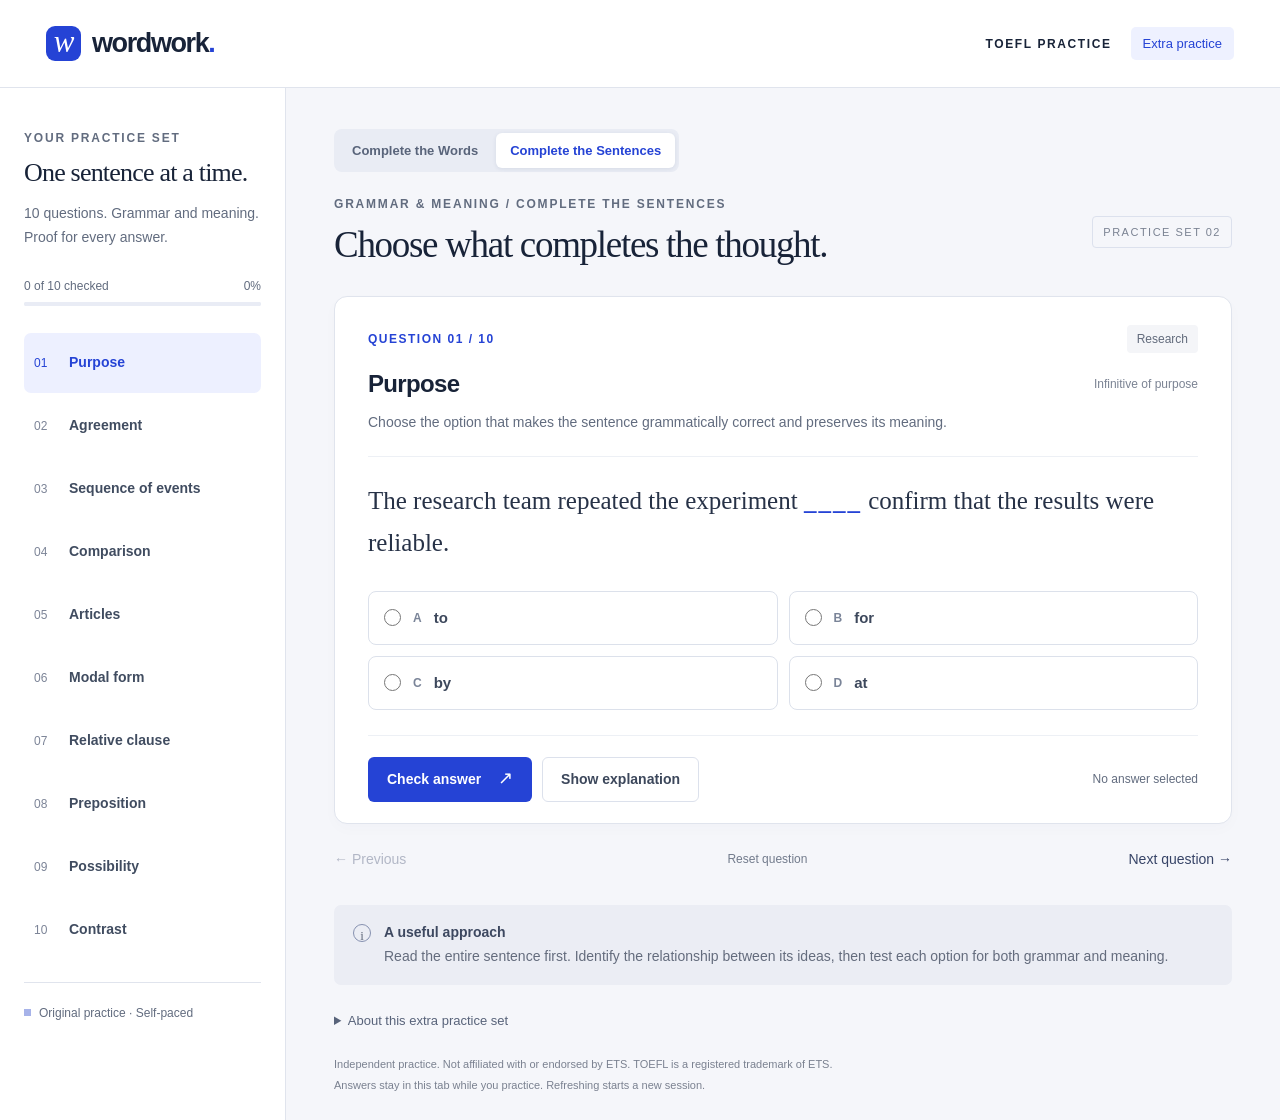
==== sentences.html @ 1cbb6304 "Add Complete the Sentences practice set" ====
<!doctype html>
<html lang="en">
<head>
  <meta charset="utf-8">
  <meta name="viewport" content="width=device-width, initial-scale=1">
  <meta name="description" content="Ten original academic sentence-completion questions with automatic checking and clear grammar explanations.">
  <title>Complete the Sentences — Wordwork</title>
  <link rel="icon" type="image/svg+xml" href="data:image/svg+xml,%3Csvg xmlns='http://www.w3.org/2000/svg' viewBox='0 0 32 32'%3E%3Crect width='32' height='32' rx='7' fill='%232543d5'/%3E%3Ctext x='5' y='24' font-family='Georgia' font-size='26' fill='white'%3Ew%3C/text%3E%3C/svg%3E">
  <link rel="stylesheet" href="style.css">
  <script src="sentences.js" defer></script>
</head>
<body>
  <a class="skip-link" href="#main">Skip to exercise</a>
  <header class="topbar">
    <a href="./" class="brand" aria-label="Wordwork home"><span class="brand-icon">w</span>wordwork<span class="brand-period">.</span></a>
    <div class="header-note">TOEFL PRACTICE <span class="edition">Extra practice</span></div>
  </header>
  <div class="workspace">
    <aside class="sidebar" aria-label="Sentence practice collection">
      <div class="collection-label">YOUR PRACTICE SET</div>
      <h2>One sentence at a time.</h2>
      <p class="sidebar-description">10 questions. Grammar and meaning.<br>Proof for every answer.</p>
      <div class="progress-copy"><span id="progress-text">0 of 10 checked</span><span id="progress-percent">0%</span></div>
      <progress id="set-progress" value="0" max="10" aria-label="Questions checked"></progress>
      <nav id="sentence-nav" aria-label="Choose a question"></nav>
      <div class="sidebar-bottom"><span class="small-square"></span> Original practice · Self-paced</div>
    </aside>
    <main id="main">
      <nav class="mode-switch" aria-label="Choose a practice activity">
        <a href="index.html">Complete the Words</a>
        <a href="sentences.html" aria-current="page">Complete the Sentences</a>
      </nav>
      <div class="page-intro"><div><p class="eyebrow">GRAMMAR &amp; MEANING / COMPLETE THE SENTENCES</p><h1>Choose what completes the thought.</h1></div><span class="set-label">PRACTICE SET 02</span></div>
      <section class="exercise-card" aria-labelledby="exercise-title">
        <div class="card-top"><span class="passage-counter" id="question-counter">QUESTION 01 / 10</span><span class="topic" id="topic"></span></div>
        <div class="title-row"><h2 id="exercise-title"></h2><span class="question-position" id="skill"></span></div>
        <p class="directions" id="directions">Choose the option that makes the sentence grammatically correct and preserves its meaning.</p>
        <form id="sentence-form" novalidate>
          <p class="sentence-prompt" id="sentence-prompt"></p>
          <fieldset class="option-list" id="option-list"><legend>Answer choices</legend></fieldset>
          <div class="card-actions"><div class="primary-actions"><button class="button primary" type="submit">Check answer <span aria-hidden="true">↗</span></button><button class="button secondary" type="button" id="reveal" aria-expanded="false" aria-controls="proof">Show explanation</button></div><span class="filled-count" id="selection-state">No answer selected</span></div>
        </form>
        <div id="feedback" class="feedback" role="status" aria-live="polite" hidden></div>
      </section>
      <section id="proof" class="sentence-proof" aria-labelledby="proof-title" hidden>
        <div class="review-header"><div><p class="eyebrow">PROOF &amp; EXPLANATION</p><h2 id="proof-title">Verify the answer.</h2></div><span class="review-tag" id="answer-tag"></span></div>
        <div class="proof-result" id="proof-result"><span class="proof-dot"></span><span id="proof-status"></span></div>
        <p class="completed-sentence" id="completed-sentence"></p>
        <div class="proof-grid"><div><h3>Why it is correct</h3><p id="explanation"></p></div><div><h3>Why the others do not work</h3><p id="distractors"></p></div></div>
      </section>
      <div class="navigation-row"><button class="text-button" id="previous" type="button">← Previous</button><button class="text-button reset" id="reset" type="button">Reset question</button><button class="text-button" id="next" type="button">Next question →</button></div>
      <div class="study-note"><span class="note-symbol" aria-hidden="true">i</span><p><strong>A useful approach</strong><br>Read the entire sentence first. Identify the relationship between its ideas, then test each option for both grammar and meaning.</p></div>
      <details class="about"><summary>About this extra practice set</summary><div>
        <p>These 10 questions are original sentence-level grammar and meaning practice. “Complete the Sentences” is an extra activity on this site, not the name of a distinct official 2026 TOEFL task.</p>
        <p>Each question has one intended answer. Open the explanation to see the completed sentence, the supporting grammar rule, and why the remaining choices do not fit.</p>
      </div></details>
      <footer>Independent practice. Not affiliated with or endorsed by ETS. TOEFL is a registered trademark of ETS.<br>Answers stay in this tab while you practice. Refreshing starts a new session.</footer>
    </main>
  </div>
</body>
</html>
---- style.css ----
:root{font-family:Arial,Helvetica,sans-serif;color:#182338;background:#f5f6fa;font-synthesis:none;--blue:#2543d5;--muted:#626c7f;--line:#e0e4ed}
*{box-sizing:border-box}body{margin:0}button,input{font:inherit}button,a,input,summary{ -webkit-tap-highlight-color:transparent}button{cursor:pointer}button:disabled{cursor:default;opacity:.35}a{color:var(--blue)}button:focus-visible,a:focus-visible,summary:focus-visible{outline:3px solid #8092ff;outline-offset:4px}button{touch-action:manipulation}[hidden]{display:none!important}.skip-link{position:absolute;top:-80px;padding:16px;background:white;z-index:20}.skip-link:focus{top:10px}
.topbar{height:88px;border-bottom:1px solid var(--line);display:flex;justify-content:space-between;align-items:center;padding:0 46px;background:#fff}.brand{display:flex;align-items:center;font-size:27px;font-weight:750;letter-spacing:-1.4px;text-decoration:none;color:#182338}.brand-icon{display:grid;place-items:center;width:35px;height:35px;margin-right:11px;background:var(--blue);color:white;border-radius:9px;font-family:Georgia,serif;font-size:31px;font-style:italic;font-weight:400;line-height:1;padding-bottom:5px}.brand-period{color:var(--blue)}.header-note{display:flex;align-items:center;gap:19px;font-size:12px;font-weight:700;letter-spacing:1.6px}.edition{background:#eef1ff;color:var(--blue);padding:9px 12px;border-radius:5px;font-size:13px;letter-spacing:0;font-weight:500}
.workspace{max-width:1510px;margin:auto;display:grid;grid-template-columns:286px minmax(0,1fr)}.sidebar{padding:43px 24px 28px;border-right:1px solid var(--line);min-height:calc(100vh - 88px);background:#fff}.collection-label,.eyebrow{font-size:12px;letter-spacing:1.8px;font-weight:700;color:var(--muted)}.sidebar h2{font-family:Georgia,serif;font-weight:400;font-size:26px;letter-spacing:-.8px;margin:13px 0}.sidebar-description{font-size:14px;line-height:1.7;color:var(--muted);margin-bottom:29px}.progress-copy{display:flex;justify-content:space-between;font-size:12px;color:var(--muted);margin-bottom:9px}progress{display:block;width:100%;height:4px;border:0;border-radius:9px;background:#e9ecf5;margin-bottom:27px}progress::-webkit-progress-bar{background:#e9ecf5;border-radius:9px}progress::-webkit-progress-value{background:var(--blue);border-radius:9px}progress::-moz-progress-bar{background:var(--blue)}
.nav-item{width:100%;border:0;background:transparent;display:flex;gap:12px;align-items:center;text-align:left;padding:13px 10px;margin:3px 0;border-radius:7px;min-height:60px;color:#404c60}.nav-item:hover{background:#f4f6fc}.nav-item[aria-current=true]{background:#edf0ff;color:var(--blue)}.nav-number{font-size:12px;width:23px;flex-shrink:0;font-variant-numeric:tabular-nums;color:#7c8497}.nav-item[aria-current=true] .nav-number{color:var(--blue)}.nav-name{display:block;font-size:14px;font-weight:600;line-height:1.4}.nav-state{display:block;font-size:12px;color:var(--muted);font-weight:400;margin-top:3px}.sidebar-bottom{font-size:12px;color:var(--muted);display:flex;align-items:center;gap:8px;border-top:1px solid var(--line);margin-top:22px;padding-top:23px}.small-square{height:7px;width:7px;background:#a7b3e9}
main{padding:41px 48px 25px;min-width:0;max-width:1200px;width:100%}.page-intro{display:flex;justify-content:space-between;align-items:center;margin-bottom:29px;gap:15px}.eyebrow{margin:0 0 12px}h1{font-family:Georgia,'Times New Roman',serif;font-size:37px;line-height:1.2;font-weight:400;letter-spacing:-1.3px;margin:0}.set-label{font-size:11px;letter-spacing:1.5px;color:#7a8292;border:1px solid #dce1ed;padding:9px 10px;border-radius:4px;white-space:nowrap}
.mode-switch{display:inline-flex;gap:4px;background:#e9ecf4;border-radius:8px;padding:4px;margin-bottom:25px}.mode-switch a{color:#59647a;text-decoration:none;font-size:13px;font-weight:600;padding:10px 14px;border-radius:6px}.mode-switch a:hover{background:#f5f6fb}.mode-switch a[aria-current=page]{background:white;color:var(--blue);box-shadow:0 1px 4px #1d326018}
.exercise-card{background:white;border:1px solid var(--line);border-radius:13px;box-shadow:0 5px 15px #1d326005;padding:28px 33px 0;overflow:hidden}.card-top{display:flex;align-items:center;justify-content:space-between;gap:12px;margin-bottom:17px}.passage-counter{font-size:12px;letter-spacing:1.5px;color:var(--blue);font-weight:700}.topic{color:#626b7c;font-size:12px;background:#f4f5f8;padding:7px 10px;border-radius:4px}.title-row{display:flex;justify-content:space-between;align-items:center;gap:12px}.title-row h2{font-size:24px;letter-spacing:-.65px;margin:0;font-weight:600}.title-row>span{font-size:12px;white-space:nowrap;color:#7b8393}.directions{font-size:14px;line-height:1.65;color:var(--muted);border-bottom:1px solid #edf0f5;padding-bottom:22px;margin:13px 0 18px}.directions strong{font-weight:600;color:#354157}.passage{font-family:Georgia,'Times New Roman',serif;font-size:22px;line-height:2.05;letter-spacing:.04px;margin:8px 0 26px;color:#273247;overflow-wrap:break-word}.word-gap{display:inline-flex;white-space:nowrap;align-items:baseline;position:relative;margin-right:2px}.word-gap sup{position:absolute;top:-.25em;left:calc(100% - 4px);font-size:9px;line-height:1;color:#7b85a0;font-family:Arial,sans-serif;user-select:none}.gap-input{font-family:Georgia,'Times New Roman',serif;font-size:1em;box-sizing:content-box;letter-spacing:1px;min-width:1.2ch;width:calc(var(--letters)*.63em + 5px);max-width:8em;color:var(--blue);border:0;border-bottom:2px solid #a9b6ed;background:#f0f3ff;border-radius:3px 3px 0 0;height:1.38em;padding:0 2px;line-height:1.4;text-align:center;outline-offset:3px;appearance:none}.gap-input::placeholder{color:#8494cc;opacity:1;letter-spacing:.06em}.gap-input:focus{outline:2px solid #8194ed;background:#e8edff}.gap-input.correct{background:#eef8f1;border-color:#438866;color:#246546}.gap-input.incorrect{background:#fff0ed;border-color:#cf6958;color:#9d392a}.gap-input.unanswered{border-color:#a87016;background:#fff6e7}.card-actions{display:flex;align-items:center;justify-content:space-between;gap:12px;border-top:1px solid #edf0f5;padding:21px 0}.primary-actions{display:flex;flex-wrap:wrap;gap:10px}.button{font-size:14px;font-weight:600;border:1px solid transparent;padding:13px 18px;border-radius:6px;min-height:45px}.primary{color:white;background:var(--blue)}.primary:hover{background:#1c34af}.primary span{margin-left:13px;font-size:18px;line-height:0}.secondary{background:#fff;border-color:#dce1ec;color:#3c475b}.secondary:hover{background:#f4f6fc}.filled-count{font-size:12px;color:var(--muted);white-space:nowrap}.feedback{margin:0 -33px;padding:16px 33px;border-top:1px solid var(--line);background:#f1f4ff;color:#2c3e83;font-size:14px;line-height:1.7}.feedback strong{font-size:17px;margin-right:10px}
.navigation-row{display:flex;justify-content:space-between;align-items:center;margin:17px 0 28px}.text-button{border:0;background:none;font-size:14px;color:#374467;padding:10px 0;font-weight:500}.text-button:hover:not(:disabled){color:var(--blue)}.reset{font-size:12px;color:#727b8c}.study-note{display:flex;align-items:flex-start;gap:13px;font-size:14px;line-height:1.7;color:#646c7d;background:#ebedf4;border-radius:7px;padding:16px 19px}.study-note p{margin:0}.study-note strong{font-weight:600;color:#3d4860}.note-symbol{border:1px solid #8691b0;border-radius:50%;width:18px;height:18px;display:grid;place-items:center;font-family:Georgia,serif;font-size:13px;margin-top:3px;flex-shrink:0}kbd{font:11px Arial,sans-serif;background:white;border:1px solid #d9deeb;padding:2px 5px;border-radius:3px}.about{margin-top:25px;color:var(--muted);font-size:14px;line-height:1.7}.about summary{cursor:pointer;color:#58637a;font-size:13px}.about a{display:inline-block}footer{font-size:11px;line-height:1.9;color:#7a8190;margin-top:22px}
.review{margin-top:28px;background:white;border:1px solid var(--line);border-radius:12px;padding:27px 30px}.review-header{display:flex;justify-content:space-between;gap:10px;align-items:center}.review h2{font-family:Georgia,serif;font-size:28px;font-weight:400;letter-spacing:-.6px;margin:0}.review-tag{font-size:12px;color:#65708a;white-space:nowrap}.review-note{font-size:14px;color:var(--muted);line-height:1.65}.answer-row{display:grid;grid-template-columns:25px minmax(0,1fr);gap:12px;padding:18px 0;border-top:1px solid #edf0f5}.answer-number{font-size:12px;color:#8490a8;padding-top:4px}.answer-line{display:flex;gap:10px;flex-wrap:wrap;align-items:center}.answer-word{font-size:18px;letter-spacing:.3px}.answer-word strong{color:var(--blue);font-weight:700}.answer-letters{font-size:12px;color:#5c6780;background:#eff2fb;padding:4px 7px;border-radius:4px}.answer-status{font-size:12px;color:#686f7e}.answer-status.good{color:#266444}.answer-status.wrong{color:#ad4433}.answer-row p{font-size:14px;line-height:1.65;color:#566175;margin:8px 0 0}.completed-text{background:#f5f6fa;padding:16px;border-radius:7px;font-size:14px}.completed-text summary{cursor:pointer;font-weight:600}.completed-text p{font-family:Georgia,serif;font-size:18px;line-height:1.8;margin-bottom:0}
.sentence-prompt{font-family:Georgia,'Times New Roman',serif;font-size:25px;line-height:1.65;color:#273247;margin:7px 0 23px;padding:5px 0}.sentence-blank{display:inline-block;color:var(--blue);letter-spacing:2px;font-weight:700;white-space:nowrap}.option-list{border:0;padding:0;margin:0 0 25px;display:grid;grid-template-columns:repeat(2,minmax(0,1fr));gap:11px}.option-list legend{position:absolute;width:1px;height:1px;overflow:hidden;clip:rect(0 0 0 0)}.option-label{display:flex;align-items:center;gap:12px;border:1px solid #dce1eb;background:#fff;border-radius:8px;padding:14px 15px;min-height:54px;color:#3d485c;cursor:pointer}.option-label:hover{background:#f7f8fc;border-color:#bdc7df}.option-label:has(input:checked){border-color:var(--blue);background:#eef1ff;color:#2039b8}.option-label.correct{border-color:#5e9977;background:#eef8f1;color:#246546}.option-label.incorrect{border-color:#d27d70;background:#fff1ee;color:#9d392a}.option-label input{width:17px;height:17px;margin:0;accent-color:var(--blue)}.option-letter{font-size:12px;color:#7a8498;font-weight:700}.option-text{font-size:15px;font-weight:600}.sentence-proof{margin-top:28px;background:white;border:1px solid var(--line);border-radius:12px;padding:27px 30px}.proof-result{display:flex;align-items:center;gap:10px;font-size:13px;font-weight:700;letter-spacing:.5px;margin-bottom:18px}.proof-result.good{color:#246546}.proof-result.wrong{color:#a64032}.proof-result.revealed{color:#455579}.proof-dot{width:9px;height:9px;border-radius:50%;background:currentColor}.completed-sentence{font-family:Georgia,'Times New Roman',serif;font-size:21px;line-height:1.65;margin:0 0 20px;color:#273247}.completed-sentence strong{color:var(--blue)}.proof-grid{display:grid;grid-template-columns:1fr 1fr;gap:22px;border-top:1px solid #edf0f5;padding-top:20px}.proof-grid h3{font-size:12px;letter-spacing:1.3px;text-transform:uppercase;color:#768096;margin:0 0 8px}.proof-grid p{font-size:14px;line-height:1.65;color:#566175;margin:0}.question-position{font-size:12px;color:#7b8393;white-space:nowrap}
@media(min-width:1500px){main{padding-top:48px}.passage{font-size:24px}}@media(max-width:1150px){main{padding:32px 28px}.workspace{grid-template-columns:248px minmax(0,1fr)}.sidebar{padding:35px 18px}.set-label{display:none}.exercise-card{padding-left:25px;padding-right:25px}.feedback{margin-left:-25px;margin-right:-25px;padding-left:25px;padding-right:25px}.passage{font-size:21px}.sidebar h2{font-size:24px}}@media(max-width:820px){.topbar{height:72px;padding:0 22px}.workspace{display:block}.sidebar{min-height:0;border-right:0;border-bottom:1px solid var(--line);padding:16px 22px 12px}.collection-label,.sidebar h2,.sidebar-description,.sidebar-bottom,.progress-copy,.sidebar progress{display:none}#exercise-nav,#sentence-nav{display:flex;gap:6px;overflow:auto;padding:2px 2px 5px}.nav-item{width:auto;flex:0 0 auto;padding:10px;min-height:38px;margin:0;gap:5px}.nav-number{width:auto}.nav-name,.nav-state{display:none}.nav-item[aria-current=true] .nav-name{display:block;max-width:190px;overflow:hidden;white-space:nowrap;text-overflow:ellipsis;font-size:12px}.nav-item[aria-current=true]{padding-right:14px}.header-note{font-size:10px;gap:10px;letter-spacing:1px}main{padding:28px 22px}.mode-switch{margin-bottom:21px}.page-intro{margin-bottom:22px}h1{font-size:33px}.exercise-card{padding:23px 23px 0}.feedback{margin-left:-23px;margin-right:-23px;padding-left:23px;padding-right:23px}.review,.sentence-proof{padding:23px}.proof-grid{grid-template-columns:1fr}.sentence-prompt{font-size:23px}}@media(max-width:480px){.brand{font-size:25px}.header-note{font-size:0;gap:0}.edition{font-size:12px}.title-row{align-items:flex-start}.title-row h2{font-size:22px}.title-row>span{display:none}main{padding:25px 15px}.mode-switch{display:flex}.mode-switch a{flex:1;text-align:center;font-size:12px;padding:9px 8px}.eyebrow{font-size:10px;letter-spacing:1.5px}h1{font-size:30px}.exercise-card{padding:20px 18px 0}.passage{font-size:20px;line-height:2.1}.sentence-prompt{font-size:21px}.option-list{grid-template-columns:1fr}.topic{font-size:11px}.directions{font-size:13px}.card-actions{align-items:flex-start;flex-direction:column}.primary-actions{width:100%;gap:8px}.button{font-size:13px;padding:12px}.filled-count{align-self:flex-end}.feedback{margin-left:-18px;margin-right:-18px;padding:14px 18px}.review-header{display:block}.review-tag{display:block;margin-top:10px}.review,.sentence-proof{padding:21px 18px}.study-note{padding:14px;font-size:13px}.text-button{font-size:13px}.reset{font-size:12px}}
@media(prefers-reduced-motion:no-preference){.button,.nav-item{transition:background .15s ease}}
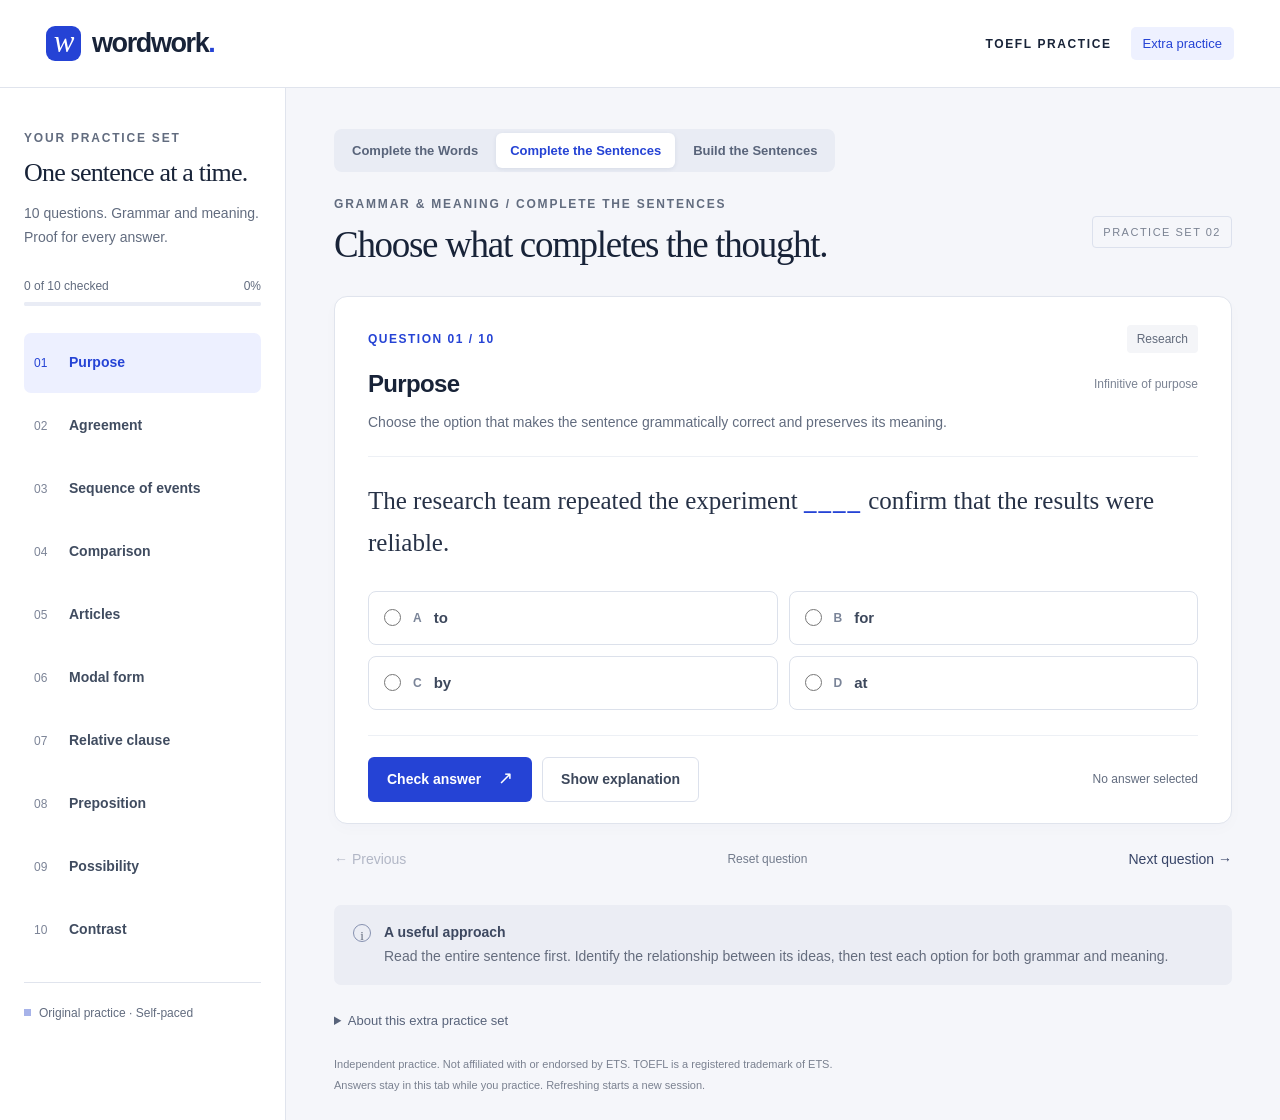
==== commit a3b0ddf0: "Add Build the Sentences practice set" ====
--- a/sentences.html
+++ b/sentences.html
@@ -29,6 +29,7 @@
       <nav class="mode-switch" aria-label="Choose a practice activity">
         <a href="index.html">Complete the Words</a>
         <a href="sentences.html" aria-current="page">Complete the Sentences</a>
+        <a href="build.html">Build the Sentences</a>
       </nav>
       <div class="page-intro"><div><p class="eyebrow">GRAMMAR &amp; MEANING / COMPLETE THE SENTENCES</p><h1>Choose what completes the thought.</h1></div><span class="set-label">PRACTICE SET 02</span></div>
       <section class="exercise-card" aria-labelledby="exercise-title">
--- a/style.css
+++ b/style.css
@@ -9,5 +9,6 @@
 .navigation-row{display:flex;justify-content:space-between;align-items:center;margin:17px 0 28px}.text-button{border:0;background:none;font-size:14px;color:#374467;padding:10px 0;font-weight:500}.text-button:hover:not(:disabled){color:var(--blue)}.reset{font-size:12px;color:#727b8c}.study-note{display:flex;align-items:flex-start;gap:13px;font-size:14px;line-height:1.7;color:#646c7d;background:#ebedf4;border-radius:7px;padding:16px 19px}.study-note p{margin:0}.study-note strong{font-weight:600;color:#3d4860}.note-symbol{border:1px solid #8691b0;border-radius:50%;width:18px;height:18px;display:grid;place-items:center;font-family:Georgia,serif;font-size:13px;margin-top:3px;flex-shrink:0}kbd{font:11px Arial,sans-serif;background:white;border:1px solid #d9deeb;padding:2px 5px;border-radius:3px}.about{margin-top:25px;color:var(--muted);font-size:14px;line-height:1.7}.about summary{cursor:pointer;color:#58637a;font-size:13px}.about a{display:inline-block}footer{font-size:11px;line-height:1.9;color:#7a8190;margin-top:22px}
 .review{margin-top:28px;background:white;border:1px solid var(--line);border-radius:12px;padding:27px 30px}.review-header{display:flex;justify-content:space-between;gap:10px;align-items:center}.review h2{font-family:Georgia,serif;font-size:28px;font-weight:400;letter-spacing:-.6px;margin:0}.review-tag{font-size:12px;color:#65708a;white-space:nowrap}.review-note{font-size:14px;color:var(--muted);line-height:1.65}.answer-row{display:grid;grid-template-columns:25px minmax(0,1fr);gap:12px;padding:18px 0;border-top:1px solid #edf0f5}.answer-number{font-size:12px;color:#8490a8;padding-top:4px}.answer-line{display:flex;gap:10px;flex-wrap:wrap;align-items:center}.answer-word{font-size:18px;letter-spacing:.3px}.answer-word strong{color:var(--blue);font-weight:700}.answer-letters{font-size:12px;color:#5c6780;background:#eff2fb;padding:4px 7px;border-radius:4px}.answer-status{font-size:12px;color:#686f7e}.answer-status.good{color:#266444}.answer-status.wrong{color:#ad4433}.answer-row p{font-size:14px;line-height:1.65;color:#566175;margin:8px 0 0}.completed-text{background:#f5f6fa;padding:16px;border-radius:7px;font-size:14px}.completed-text summary{cursor:pointer;font-weight:600}.completed-text p{font-family:Georgia,serif;font-size:18px;line-height:1.8;margin-bottom:0}
 .sentence-prompt{font-family:Georgia,'Times New Roman',serif;font-size:25px;line-height:1.65;color:#273247;margin:7px 0 23px;padding:5px 0}.sentence-blank{display:inline-block;color:var(--blue);letter-spacing:2px;font-weight:700;white-space:nowrap}.option-list{border:0;padding:0;margin:0 0 25px;display:grid;grid-template-columns:repeat(2,minmax(0,1fr));gap:11px}.option-list legend{position:absolute;width:1px;height:1px;overflow:hidden;clip:rect(0 0 0 0)}.option-label{display:flex;align-items:center;gap:12px;border:1px solid #dce1eb;background:#fff;border-radius:8px;padding:14px 15px;min-height:54px;color:#3d485c;cursor:pointer}.option-label:hover{background:#f7f8fc;border-color:#bdc7df}.option-label:has(input:checked){border-color:var(--blue);background:#eef1ff;color:#2039b8}.option-label.correct{border-color:#5e9977;background:#eef8f1;color:#246546}.option-label.incorrect{border-color:#d27d70;background:#fff1ee;color:#9d392a}.option-label input{width:17px;height:17px;margin:0;accent-color:var(--blue)}.option-letter{font-size:12px;color:#7a8498;font-weight:700}.option-text{font-size:15px;font-weight:600}.sentence-proof{margin-top:28px;background:white;border:1px solid var(--line);border-radius:12px;padding:27px 30px}.proof-result{display:flex;align-items:center;gap:10px;font-size:13px;font-weight:700;letter-spacing:.5px;margin-bottom:18px}.proof-result.good{color:#246546}.proof-result.wrong{color:#a64032}.proof-result.revealed{color:#455579}.proof-dot{width:9px;height:9px;border-radius:50%;background:currentColor}.completed-sentence{font-family:Georgia,'Times New Roman',serif;font-size:21px;line-height:1.65;margin:0 0 20px;color:#273247}.completed-sentence strong{color:var(--blue)}.proof-grid{display:grid;grid-template-columns:1fr 1fr;gap:22px;border-top:1px solid #edf0f5;padding-top:20px}.proof-grid h3{font-size:12px;letter-spacing:1.3px;text-transform:uppercase;color:#768096;margin:0 0 8px}.proof-grid p{font-size:14px;line-height:1.65;color:#566175;margin:0}.question-position{font-size:12px;color:#7b8393;white-space:nowrap}
-@media(min-width:1500px){main{padding-top:48px}.passage{font-size:24px}}@media(max-width:1150px){main{padding:32px 28px}.workspace{grid-template-columns:248px minmax(0,1fr)}.sidebar{padding:35px 18px}.set-label{display:none}.exercise-card{padding-left:25px;padding-right:25px}.feedback{margin-left:-25px;margin-right:-25px;padding-left:25px;padding-right:25px}.passage{font-size:21px}.sidebar h2{font-size:24px}}@media(max-width:820px){.topbar{height:72px;padding:0 22px}.workspace{display:block}.sidebar{min-height:0;border-right:0;border-bottom:1px solid var(--line);padding:16px 22px 12px}.collection-label,.sidebar h2,.sidebar-description,.sidebar-bottom,.progress-copy,.sidebar progress{display:none}#exercise-nav,#sentence-nav{display:flex;gap:6px;overflow:auto;padding:2px 2px 5px}.nav-item{width:auto;flex:0 0 auto;padding:10px;min-height:38px;margin:0;gap:5px}.nav-number{width:auto}.nav-name,.nav-state{display:none}.nav-item[aria-current=true] .nav-name{display:block;max-width:190px;overflow:hidden;white-space:nowrap;text-overflow:ellipsis;font-size:12px}.nav-item[aria-current=true]{padding-right:14px}.header-note{font-size:10px;gap:10px;letter-spacing:1px}main{padding:28px 22px}.mode-switch{margin-bottom:21px}.page-intro{margin-bottom:22px}h1{font-size:33px}.exercise-card{padding:23px 23px 0}.feedback{margin-left:-23px;margin-right:-23px;padding-left:23px;padding-right:23px}.review,.sentence-proof{padding:23px}.proof-grid{grid-template-columns:1fr}.sentence-prompt{font-size:23px}}@media(max-width:480px){.brand{font-size:25px}.header-note{font-size:0;gap:0}.edition{font-size:12px}.title-row{align-items:flex-start}.title-row h2{font-size:22px}.title-row>span{display:none}main{padding:25px 15px}.mode-switch{display:flex}.mode-switch a{flex:1;text-align:center;font-size:12px;padding:9px 8px}.eyebrow{font-size:10px;letter-spacing:1.5px}h1{font-size:30px}.exercise-card{padding:20px 18px 0}.passage{font-size:20px;line-height:2.1}.sentence-prompt{font-size:21px}.option-list{grid-template-columns:1fr}.topic{font-size:11px}.directions{font-size:13px}.card-actions{align-items:flex-start;flex-direction:column}.primary-actions{width:100%;gap:8px}.button{font-size:13px;padding:12px}.filled-count{align-self:flex-end}.feedback{margin-left:-18px;margin-right:-18px;padding:14px 18px}.review-header{display:block}.review-tag{display:block;margin-top:10px}.review,.sentence-proof{padding:21px 18px}.study-note{padding:14px;font-size:13px}.text-button{font-size:13px}.reset{font-size:12px}}
+.build-board{margin-top:6px}.build-label{font-size:12px;letter-spacing:1.4px;text-transform:uppercase;color:#778198;font-weight:700;margin:0 0 10px}.build-sentence{min-height:78px;border:1px dashed #b9c2dc;border-radius:9px;background:#f7f8fc;padding:16px 17px;display:flex;flex-wrap:wrap;align-content:flex-start;gap:8px;margin-bottom:22px}.build-sentence.empty::before{content:'Click the words below in the order they should appear.';font-family:Arial,sans-serif;color:#7c8597;font-size:14px;line-height:1.7}.word-bank{display:flex;flex-wrap:wrap;gap:9px;margin-bottom:24px}.word-chip{border:1px solid #d2d8e6;background:white;color:#33415b;border-radius:6px;padding:11px 13px;font-size:15px;font-weight:600}.word-chip:hover{background:#eef1ff;border-color:#8091e7;color:#243db7}.word-chip:disabled{opacity:.42;text-decoration:line-through}.built-chip{border:0;background:#2543d5;color:#fff;border-radius:6px;padding:10px 12px;font-size:15px;font-weight:600}.built-chip:hover{background:#1c34af}.build-actions{display:flex;gap:9px;flex-wrap:wrap}.build-proof{margin-top:28px}
+@media(max-width:1150px){.mode-switch a{font-size:12px;padding:9px 11px}}@media(max-width:480px){.word-chip,.built-chip{font-size:14px;padding:10px 11px}}
 @media(prefers-reduced-motion:no-preference){.button,.nav-item{transition:background .15s ease}}
